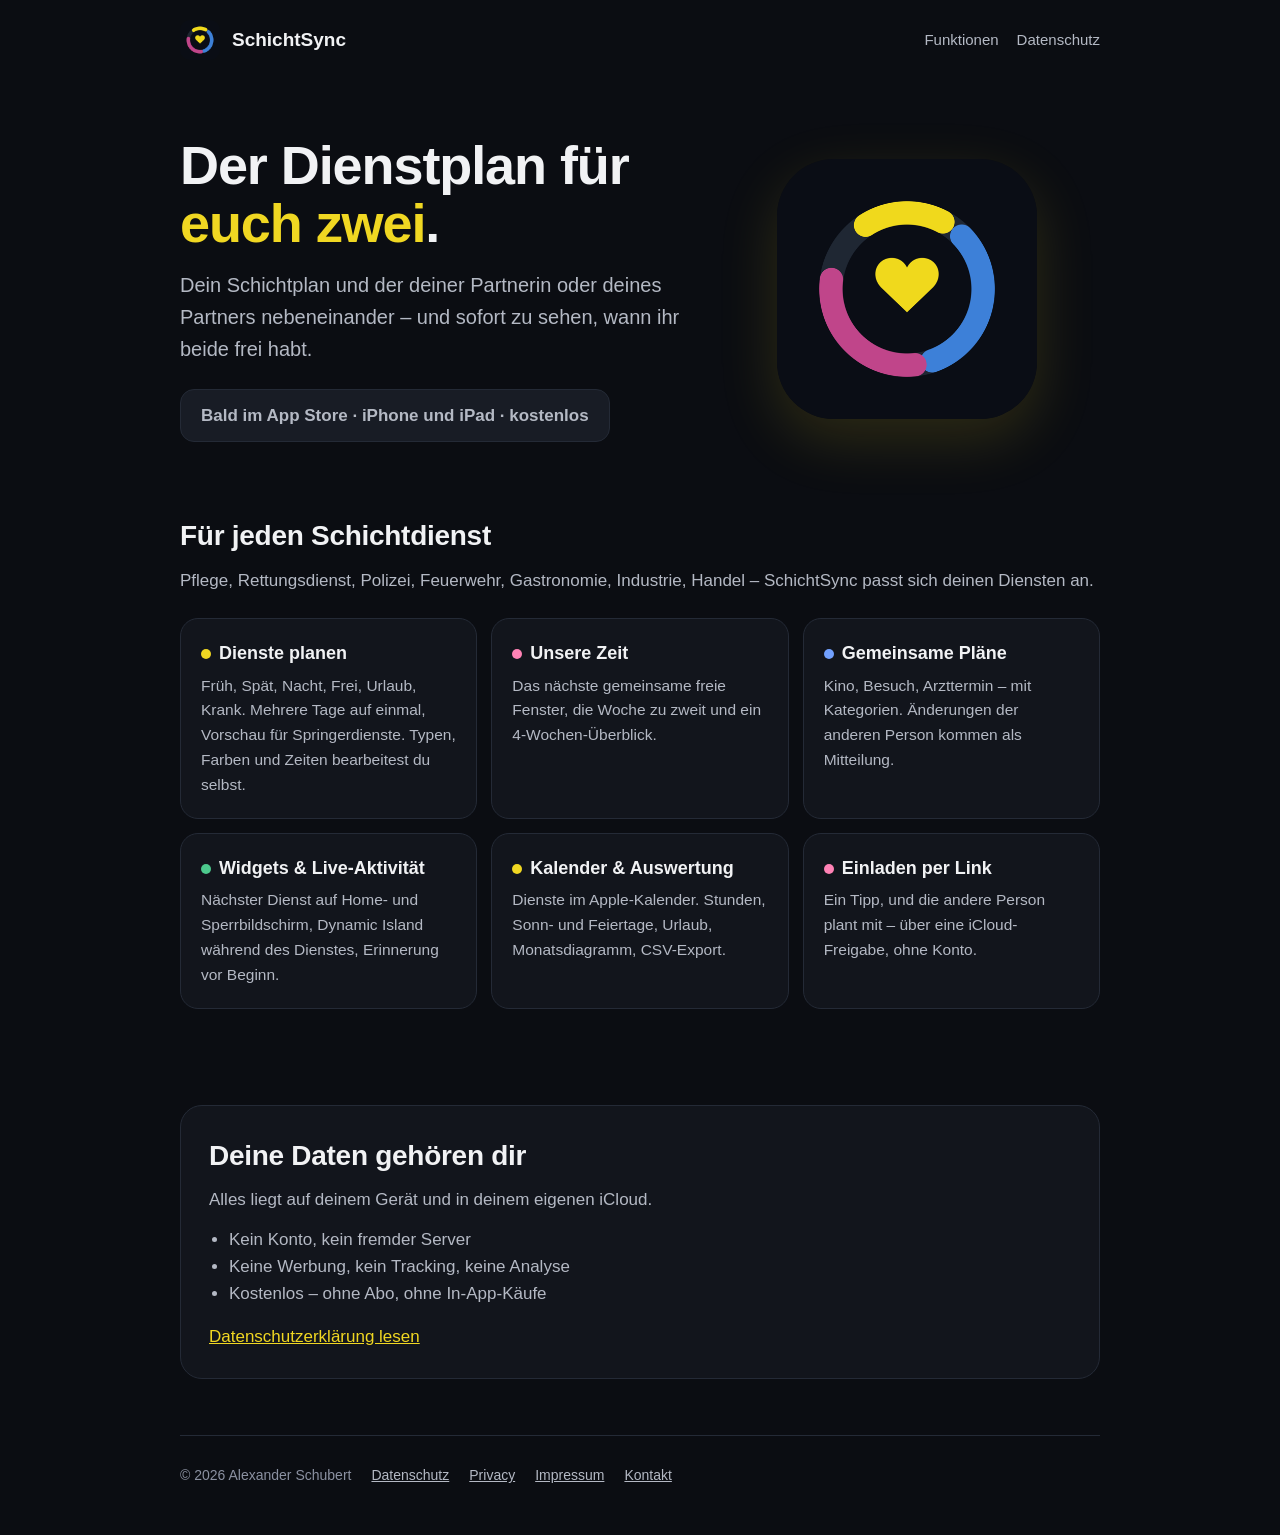
==== index.html @ 3c8090fc "Landing page and privacy policy for SchichtSync Co-Authored-By: Claude Sonnet 5.5 <noreply@anthropic" ====
<!doctype html>
<html lang="de">
<head>
<meta charset="utf-8">
<meta name="viewport" content="width=device-width,initial-scale=1">
<title>SchichtSync – Dienstplan zu zweit</title>
<meta name="description" content="Dein Schichtplan und der deiner Partnerin oder deines Partners nebeneinander – mit der Zeit, in der ihr beide frei habt. Kostenlos, ohne Werbung, deine Daten bleiben in deinem iCloud.">
<meta property="og:title" content="SchichtSync – Dienstplan zu zweit">
<meta property="og:description" content="Zwei Dienstpläne nebeneinander und die Zeit, in der ihr beide frei habt.">
<meta property="og:image" content="icon.png">
<link rel="icon" href="icon.png">
<link rel="apple-touch-icon" href="apple-touch-icon.png">
<link rel="stylesheet" href="style.css">
</head>
<body>
<div class="wrap">
<header class="top"><img src="icon.png" alt=""><strong>SchichtSync</strong><nav><a href="#funktionen">Funktionen</a><a href="datenschutz.html">Datenschutz</a></nav></header>

<div class="hero">
  <div>
    <h1>Der Dienstplan für <em>euch zwei</em>.</h1>
    <p class="lead">Dein Schichtplan und der deiner Partnerin oder deines Partners nebeneinander – und sofort zu sehen, wann ihr beide frei habt.</p>
    <span class="badge soft">Bald im App Store · iPhone und iPad · kostenlos</span>
  </div>
  <img class="icon" src="icon.png" alt="SchichtSync App-Symbol">
</div>

<section id="funktionen">
  <h2>Für jeden Schichtdienst</h2>
  <p style="color:var(--text2);margin:0">Pflege, Rettungsdienst, Polizei, Feuerwehr, Gastronomie, Industrie, Handel – SchichtSync passt sich deinen Diensten an.</p>
  <div class="grid">
    <div class="card"><h3><span class="dot"></span>Dienste planen</h3><p>Früh, Spät, Nacht, Frei, Urlaub, Krank. Mehrere Tage auf einmal, Vorschau für Springerdienste. Typen, Farben und Zeiten bearbeitest du selbst.</p></div>
    <div class="card"><h3><span class="dot" style="background:var(--pink)"></span>Unsere Zeit</h3><p>Das nächste gemeinsame freie Fenster, die Woche zu zweit und ein 4-Wochen-Überblick.</p></div>
    <div class="card"><h3><span class="dot" style="background:var(--blue)"></span>Gemeinsame Pläne</h3><p>Kino, Besuch, Arzttermin – mit Kategorien. Änderungen der anderen Person kommen als Mitteilung.</p></div>
    <div class="card"><h3><span class="dot" style="background:var(--green)"></span>Widgets &amp; Live-Aktivität</h3><p>Nächster Dienst auf Home- und Sperrbildschirm, Dynamic Island während des Dienstes, Erinnerung vor Beginn.</p></div>
    <div class="card"><h3><span class="dot"></span>Kalender &amp; Auswertung</h3><p>Dienste im Apple-Kalender. Stunden, Sonn- und Feiertage, Urlaub, Monatsdiagramm, CSV-Export.</p></div>
    <div class="card"><h3><span class="dot" style="background:var(--pink)"></span>Einladen per Link</h3><p>Ein Tipp, und die andere Person plant mit – über eine iCloud-Freigabe, ohne Konto.</p></div>
  </div>
</section>

<section>
  <div class="privacy">
    <h2>Deine Daten gehören dir</h2>
    <p style="color:var(--text2);margin:0">Alles liegt auf deinem Gerät und in deinem eigenen iCloud.</p>
    <ul>
      <li>Kein Konto, kein fremder Server</li>
      <li>Keine Werbung, kein Tracking, keine Analyse</li>
      <li>Kostenlos – ohne Abo, ohne In-App-Käufe</li>
    </ul>
    <p style="margin:16px 0 0"><a href="datenschutz.html">Datenschutzerklärung lesen</a></p>
  </div>
</section>

<footer><span>© 2026 Alexander Schubert</span><a href="datenschutz.html">Datenschutz</a><a href="privacy.html">Privacy</a><a href="impressum.html">Impressum</a><a href="mailto:schubert.alexander@me.com">Kontakt</a></footer>
</div>
</body>
</html>
---- style.css ----
:root{--bg:#0b0d12;--surface:#12151c;--surface2:#181c25;--border:#242a36;--text:#f1f2f4;--text2:#b4b9c4;--muted:#8b91a1;--yellow:#f0d722;--ink:#17150a;--pink:#ff82b5;--blue:#72a1ff;--green:#4cc98d}
*{box-sizing:border-box}
html{color-scheme:dark}
body{margin:0;background:var(--bg);color:var(--text);font:17px/1.6 -apple-system,BlinkMacSystemFont,"SF Pro Text","Segoe UI",Roboto,sans-serif;-webkit-font-smoothing:antialiased}
a{color:var(--yellow)}
.wrap{max-width:960px;margin:0 auto;padding:0 20px}
header.top{padding:20px 0;display:flex;align-items:center;gap:12px}
header.top img{width:40px;height:40px;border-radius:10px}
header.top strong{font-size:19px}
header.top nav{margin-left:auto;display:flex;gap:18px;font-size:15px}
header.top nav a{color:var(--text2);text-decoration:none}
.hero{padding:56px 0 40px;display:grid;gap:32px;align-items:center}
@media(min-width:760px){.hero{grid-template-columns:1.3fr 1fr}}
.hero>*{min-width:0}
.hero h1{font-size:clamp(34px,6vw,54px);line-height:1.08;margin:0 0 16px;font-weight:900;letter-spacing:-.02em}
.hero h1 em{font-style:normal;color:var(--yellow)}
.hero p.lead{font-size:20px;color:var(--text2);margin:0 0 24px}
.hero img.icon{width:min(260px,60vw);border-radius:22%;justify-self:center;box-shadow:0 20px 60px rgba(240,215,34,.15)}
.badge{display:inline-block;padding:12px 20px;border-radius:14px;background:var(--yellow);color:var(--ink);font-weight:800;text-decoration:none}
.badge.soft{background:var(--surface2);color:var(--text2);border:1px solid var(--border);font-weight:600}
.grid{display:grid;gap:14px;padding:24px 0 8px}
@media(min-width:640px){.grid{grid-template-columns:repeat(2,1fr)}}
@media(min-width:900px){.grid{grid-template-columns:repeat(3,1fr)}}
.card{background:var(--surface);border:1px solid var(--border);border-radius:18px;padding:20px}
.card h3{margin:0 0 6px;font-size:18px}
.card p{margin:0;color:var(--text2);font-size:15.5px}
.card .dot{width:10px;height:10px;border-radius:50%;display:inline-block;margin-right:8px;background:var(--yellow)}
section{padding:32px 0}
section h2{font-size:28px;margin:0 0 8px;letter-spacing:-.01em}
.privacy{background:var(--surface);border:1px solid var(--border);border-radius:22px;padding:28px;margin:24px 0}
.privacy ul{margin:12px 0 0;padding-left:20px;color:var(--text2)}
footer{border-top:1px solid var(--border);padding:28px 0 48px;color:var(--muted);font-size:14px;display:flex;flex-wrap:wrap;gap:8px 20px}
footer a{color:var(--text2)}
.doc{max-width:720px;padding:32px 20px 64px}
.doc h1{font-size:34px;line-height:1.15;margin:8px 0 4px}
.doc h2{font-size:22px;margin:32px 0 6px}
.doc li{margin:6px 0}
.doc p,.doc li{color:var(--text2)}
.doc strong{color:var(--text)}
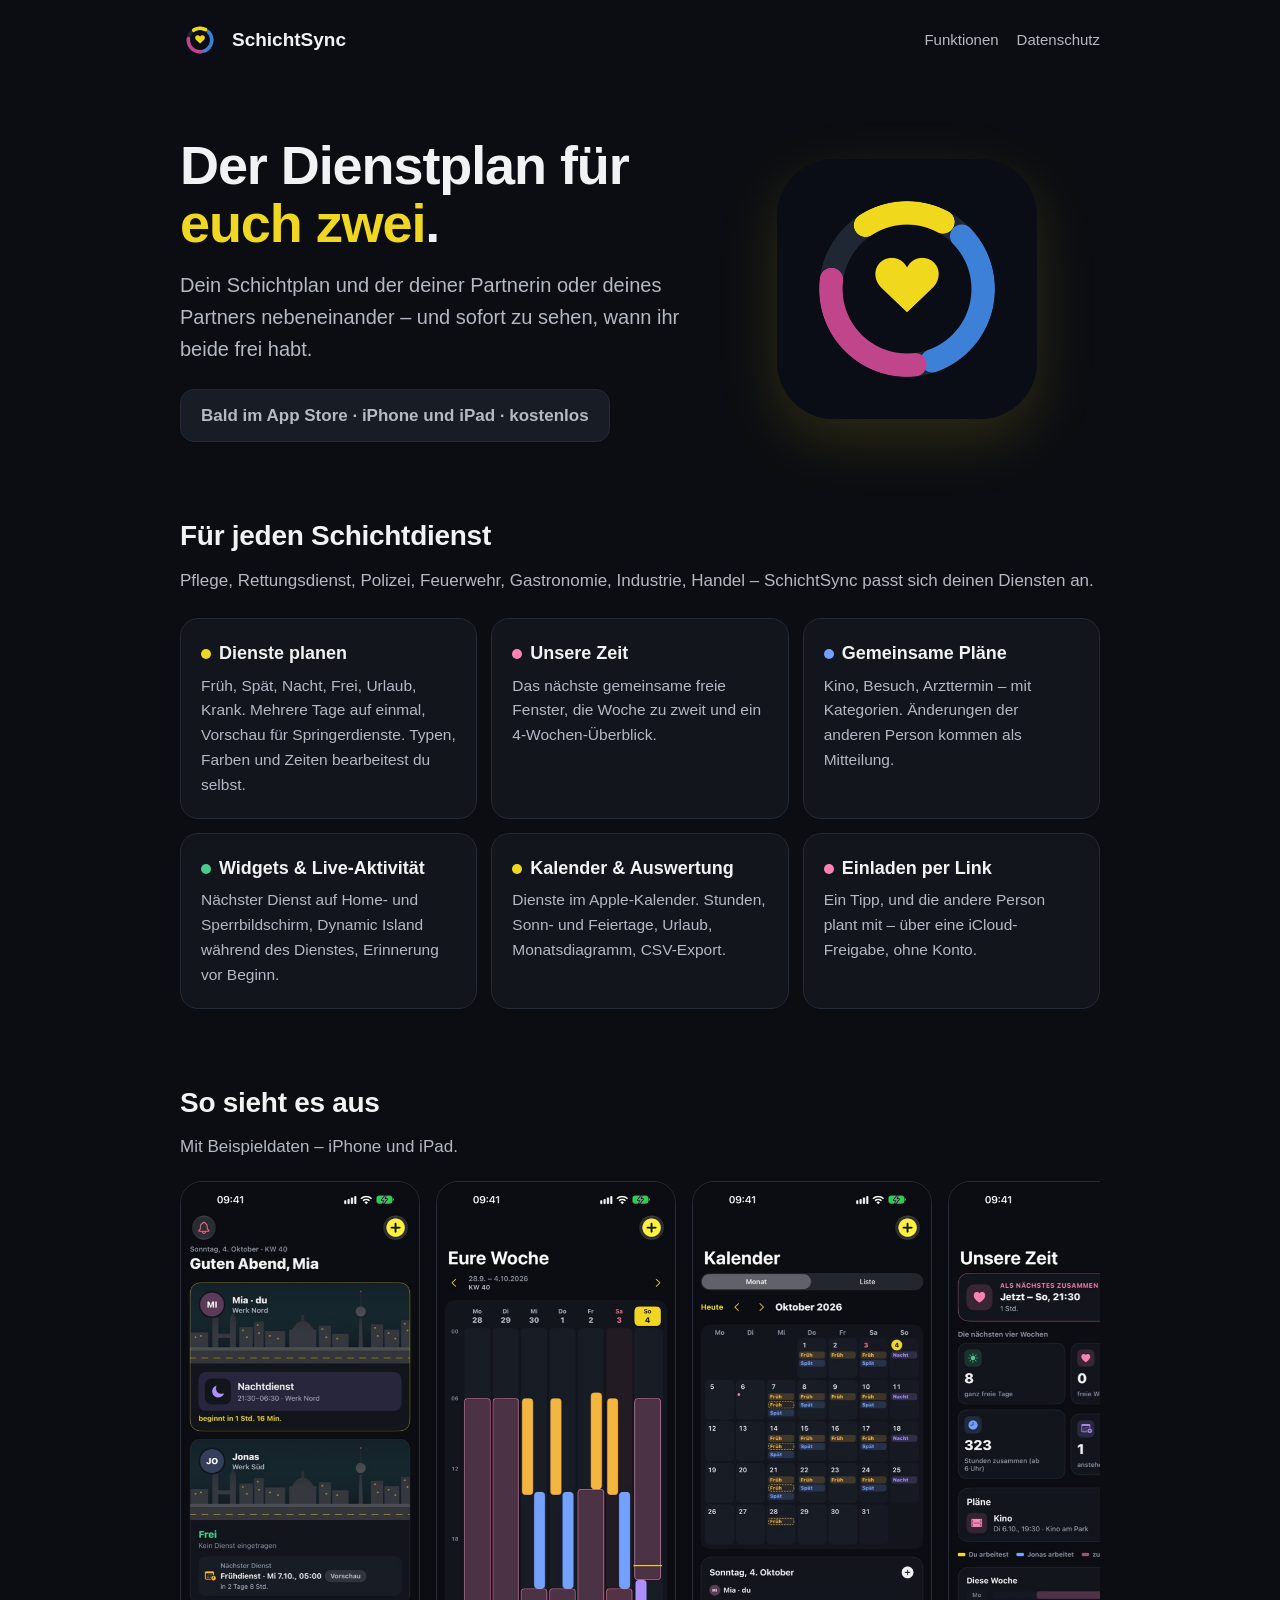
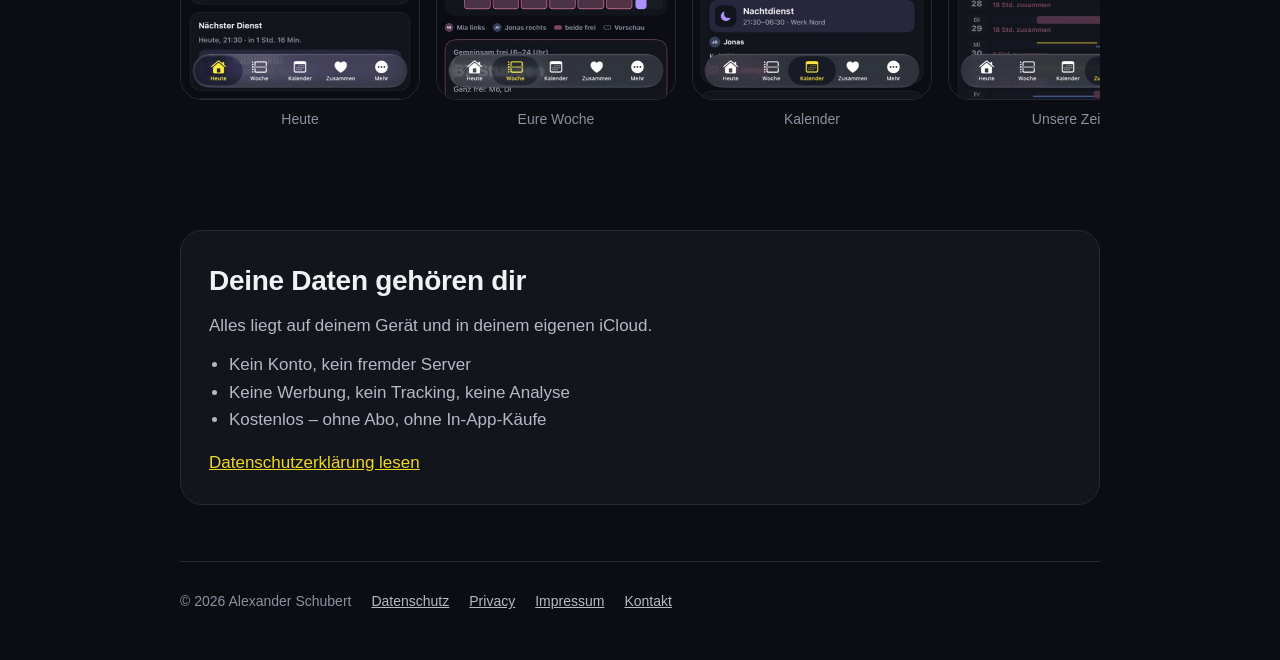
==== commit de7a2207: "Add screenshot gallery to landing page Co-Authored-By: Claude Sonnet 5.5 <noreply@anthropic.com>" ====
--- a/index.html
+++ b/index.html
@@ -38,6 +38,17 @@
   </div>
 </section>
 
+<section id="bilder">
+  <h2>So sieht es aus</h2>
+  <p style="color:var(--text2);margin:0">Mit Beispieldaten – iPhone und iPad.</p>
+  <div class="shots">
+    <figure><img src="shots/iphone-1-heute.jpg" alt="Heute: beide Personen und der nächste Dienst" loading="lazy"><figcaption>Heute</figcaption></figure>
+    <figure><img src="shots/iphone-2-woche.jpg" alt="Eure Woche mit gemeinsam freier Zeit" loading="lazy"><figcaption>Eure Woche</figcaption></figure>
+    <figure><img src="shots/iphone-3-kalender.jpg" alt="Monatskalender mit Diensten" loading="lazy"><figcaption>Kalender</figcaption></figure>
+    <figure><img src="shots/iphone-4-zusammen.jpg" alt="Unsere Zeit: nächstes gemeinsames freies Fenster" loading="lazy"><figcaption>Unsere Zeit</figcaption></figure>
+  </div>
+</section>
+
 <section>
   <div class="privacy">
     <h2>Deine Daten gehören dir</h2>
--- a/style.css
+++ b/style.css
@@ -31,9 +31,14 @@
 .privacy ul{margin:12px 0 0;padding-left:20px;color:var(--text2)}
 footer{border-top:1px solid var(--border);padding:28px 0 48px;color:var(--muted);font-size:14px;display:flex;flex-wrap:wrap;gap:8px 20px}
 footer a{color:var(--text2)}
-.doc{max-width:720px;padding:32px 20px 64px}
+.doc{max-width:720px;margin:0 auto;padding:32px 20px 64px}
 .doc h1{font-size:34px;line-height:1.15;margin:8px 0 4px}
 .doc h2{font-size:22px;margin:32px 0 6px}
 .doc li{margin:6px 0}
 .doc p,.doc li{color:var(--text2)}
 .doc strong{color:var(--text)}
+.shots{display:flex;gap:16px;overflow-x:auto;padding:20px 4px 12px;scroll-snap-type:x mandatory;-webkit-overflow-scrolling:touch}
+.shots figure{margin:0;flex:0 0 min(240px,62vw);scroll-snap-align:start}
+.shots img{width:100%;display:block;border-radius:22px;border:1px solid var(--border)}
+.shots figcaption{margin-top:8px;text-align:center;color:var(--muted);font-size:14px}
+@media(max-width:480px){header.top nav{gap:12px}header.top nav a:first-child{display:none}body{overflow-x:hidden}}
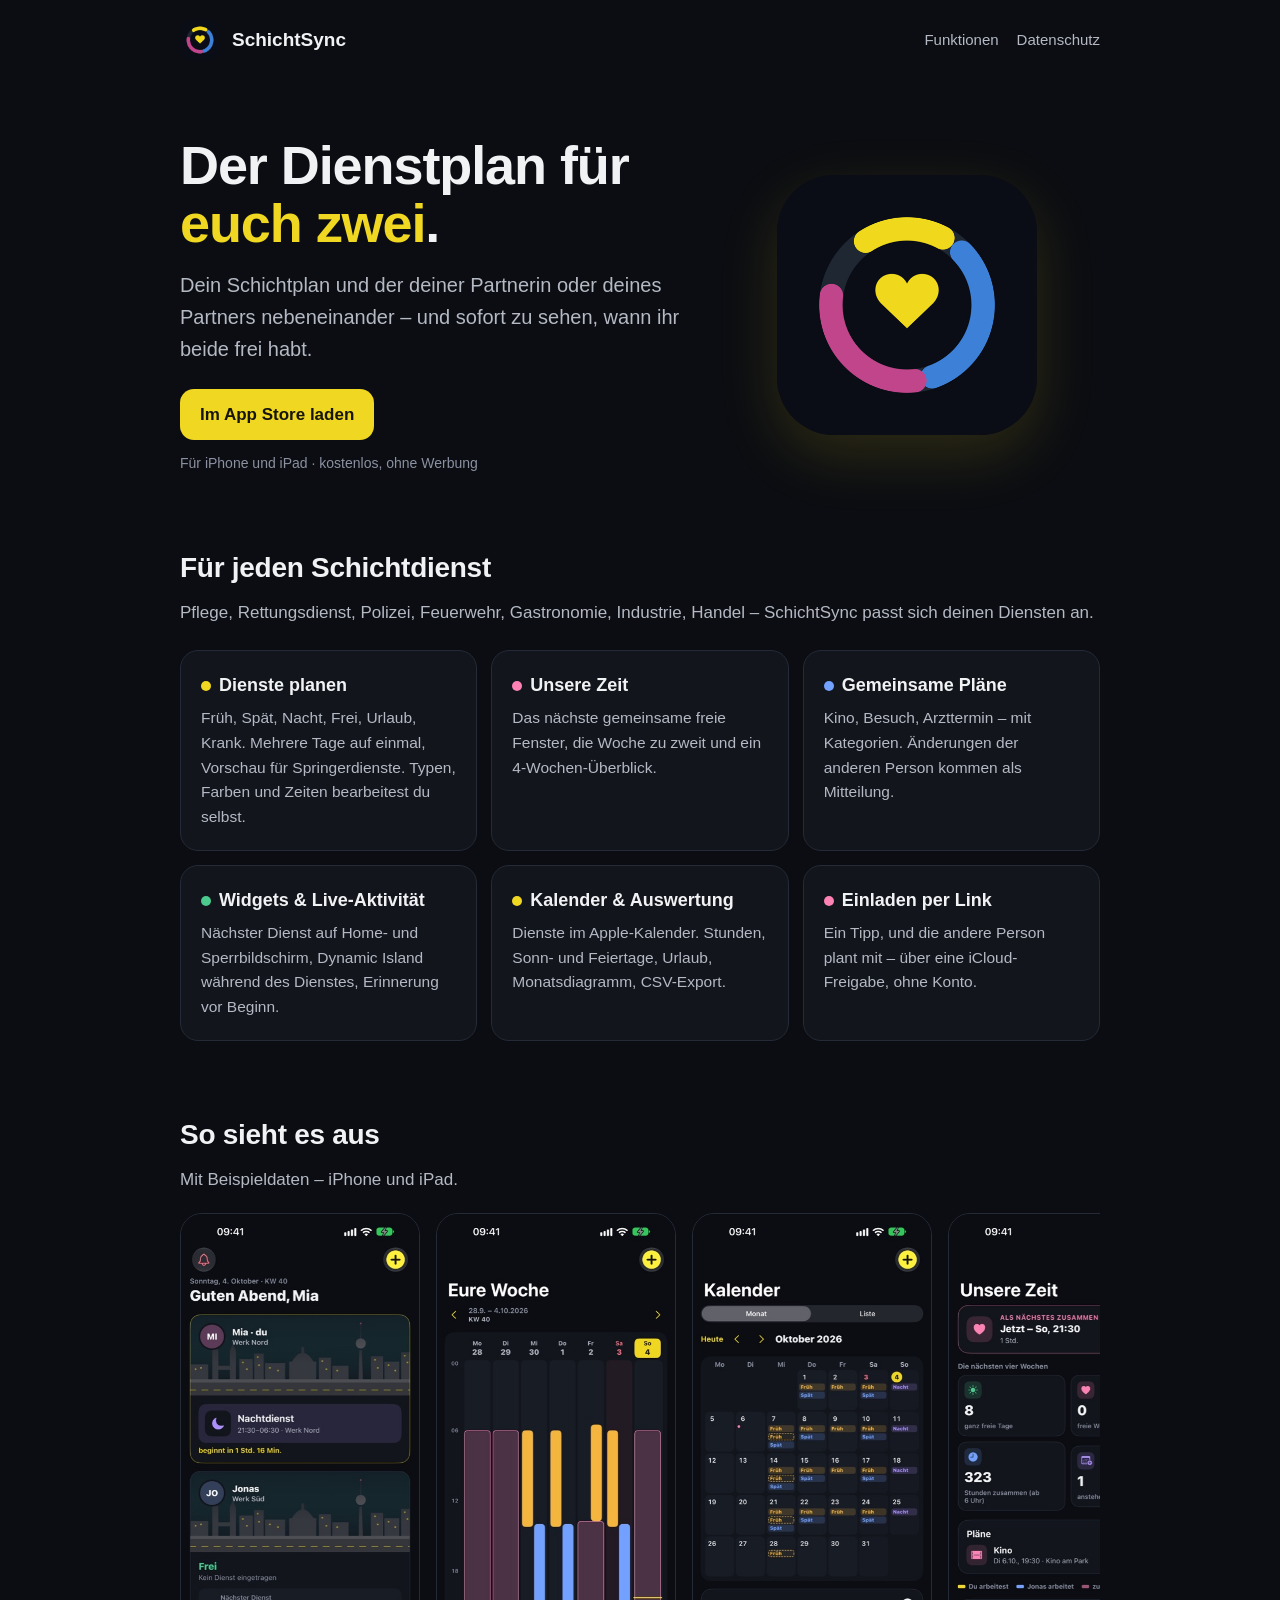
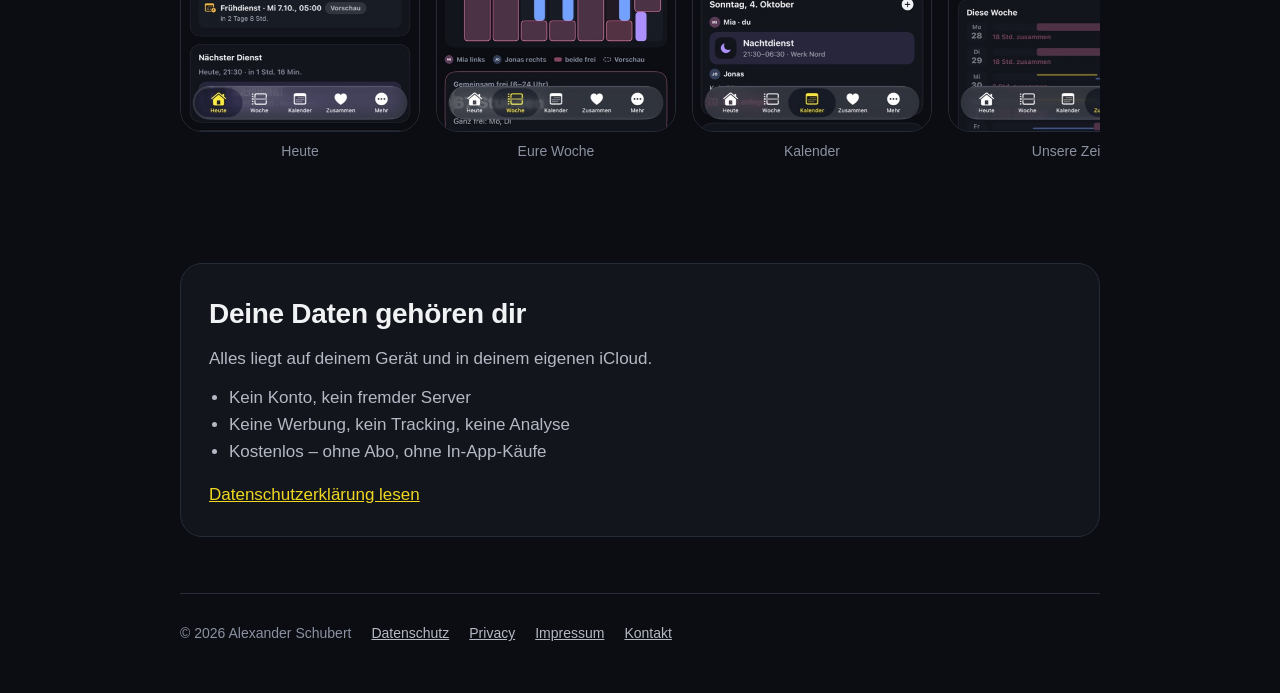
==== commit 6e6554b2: "Link to the App Store Co-Authored-By: Claude Sonnet 5.5 <noreply@anthropic.com>" ====
--- a/index.html
+++ b/index.html
@@ -8,6 +8,7 @@
 <meta property="og:title" content="SchichtSync – Dienstplan zu zweit">
 <meta property="og:description" content="Zwei Dienstpläne nebeneinander und die Zeit, in der ihr beide frei habt.">
 <meta property="og:image" content="icon.png">
+<meta name="apple-itunes-app" content="app-id=6819067024">
 <link rel="icon" href="icon.png">
 <link rel="apple-touch-icon" href="apple-touch-icon.png">
 <link rel="stylesheet" href="style.css">
@@ -20,7 +21,8 @@
   <div>
     <h1>Der Dienstplan für <em>euch zwei</em>.</h1>
     <p class="lead">Dein Schichtplan und der deiner Partnerin oder deines Partners nebeneinander – und sofort zu sehen, wann ihr beide frei habt.</p>
-    <span class="badge soft">Bald im App Store · iPhone und iPad · kostenlos</span>
+    <a class="badge" href="https://apps.apple.com/de/app/schichtsync/id6819067024">Im App Store laden</a>
+    <p class="note">Für iPhone und iPad · kostenlos, ohne Werbung</p>
   </div>
   <img class="icon" src="icon.png" alt="SchichtSync App-Symbol">
 </div>
--- a/style.css
+++ b/style.css
@@ -17,6 +17,7 @@
 .hero p.lead{font-size:20px;color:var(--text2);margin:0 0 24px}
 .hero img.icon{width:min(260px,60vw);border-radius:22%;justify-self:center;box-shadow:0 20px 60px rgba(240,215,34,.15)}
 .badge{display:inline-block;padding:12px 20px;border-radius:14px;background:var(--yellow);color:var(--ink);font-weight:800;text-decoration:none}
+.hero p.note{margin:12px 0 0;color:var(--muted);font-size:14px}
 .badge.soft{background:var(--surface2);color:var(--text2);border:1px solid var(--border);font-weight:600}
 .grid{display:grid;gap:14px;padding:24px 0 8px}
 @media(min-width:640px){.grid{grid-template-columns:repeat(2,1fr)}}
